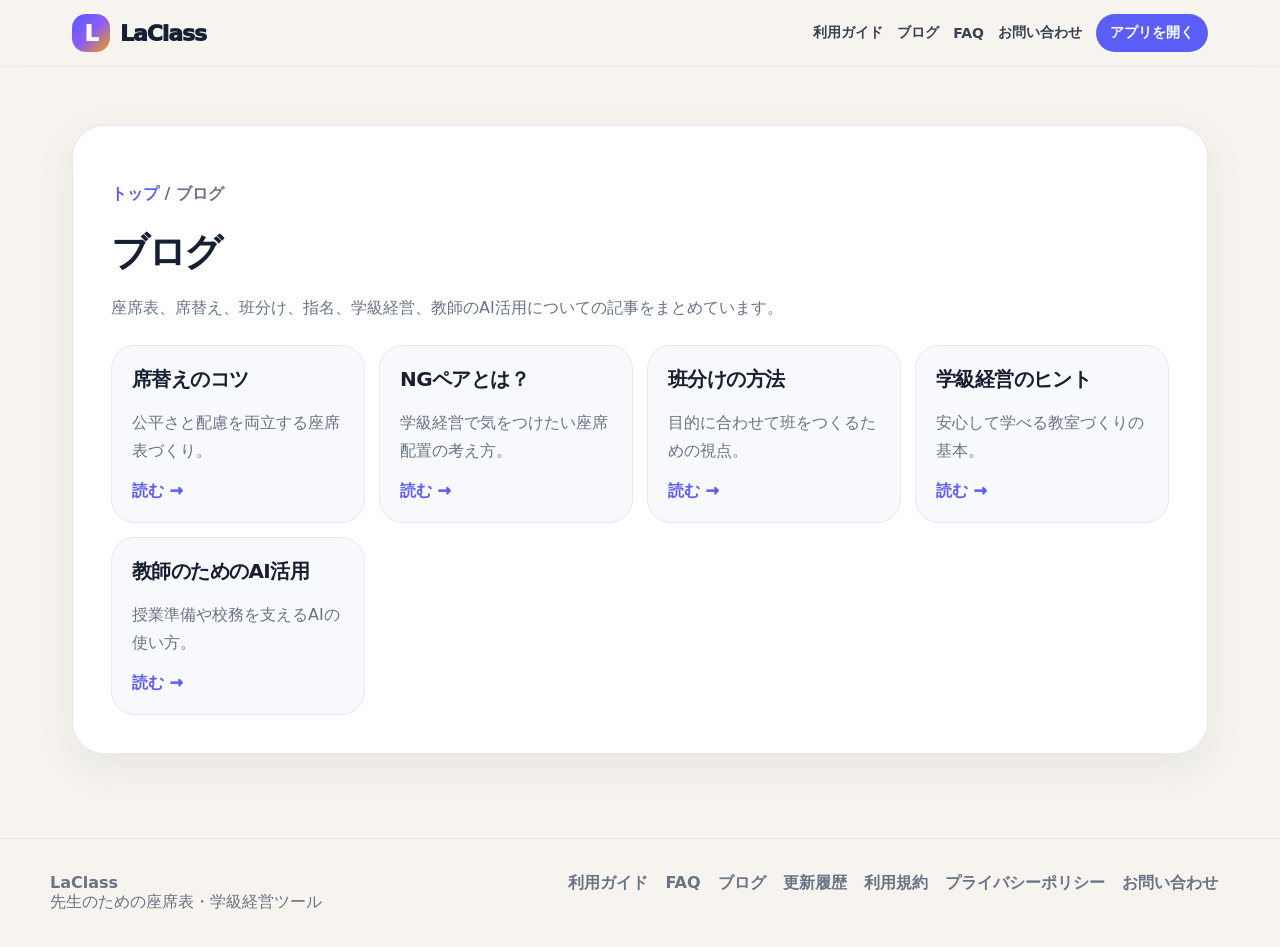
==== blog.html @ ce252446 "Add files via upload" ====
<!DOCTYPE html>
<html lang="ja">
<head>
  <meta charset="UTF-8" />
  <meta name="viewport" content="width=device-width, initial-scale=1.0" />
  <title>ブログ｜LaClass</title>
  <meta name="description" content="LaClassのブログ一覧です。席替え、班分け、指名、学級経営、教師のAI活用について解説します。" />
  <meta property="og:title" content="ブログ｜LaClass" />
  <meta property="og:description" content="LaClassのブログ一覧です。席替え、班分け、指名、学級経営、教師のAI活用について解説します。" />
  <meta property="og:type" content="website" />
  <meta name="theme-color" content="#5b5df7" />
  <link rel="stylesheet" href="style.css" />
</head>
<body class="marketing-page">
  <header class="public-header">
    <nav class="public-nav">
      <a class="public-brand" href="index.html"><span class="brand-mark">L</span><span>LaClass</span></a>
      <div class="public-links">
        <a href="guide.html">利用ガイド</a>
        <a href="blog.html">ブログ</a>
        <a href="faq.html">FAQ</a>
        <a href="contact.html">お問い合わせ</a>
        <a href="app.html" class="nav-cta">アプリを開く</a>
      </div>
    </nav>
  </header>
  <main class="public-main">
    
<section class="public-section">
  <p class="breadcrumb"><a href="index.html">トップ</a> / ブログ</p>
  <h1>ブログ</h1>
  <p>座席表、席替え、班分け、指名、学級経営、教師のAI活用についての記事をまとめています。</p>
  <div class="article-grid">
    <div class="article-card"><h3>席替えのコツ</h3><p>公平さと配慮を両立する座席表づくり。</p><a href="blog/seating.html">読む →</a></div>
    <div class="article-card"><h3>NGペアとは？</h3><p>学級経営で気をつけたい座席配置の考え方。</p><a href="blog/ngpair.html">読む →</a></div>
    <div class="article-card"><h3>班分けの方法</h3><p>目的に合わせて班をつくるための視点。</p><a href="blog/groups.html">読む →</a></div>
    <div class="article-card"><h3>学級経営のヒント</h3><p>安心して学べる教室づくりの基本。</p><a href="blog/classroom.html">読む →</a></div>
    <div class="article-card"><h3>教師のためのAI活用</h3><p>授業準備や校務を支えるAIの使い方。</p><a href="blog/ai.html">読む →</a></div>
  </div>
</section>

  </main>
  <footer class="public-footer">
    <div class="public-footer-inner">
      <div>
        <strong>LaClass</strong><br>
        <span>先生のための座席表・学級経営ツール</span>
      </div>
      <div>
        <a href="guide.html">利用ガイド</a>
        <a href="faq.html">FAQ</a>
        <a href="blog.html">ブログ</a>
        <a href="updates.html">更新履歴</a>
        <a href="terms.html">利用規約</a>
        <a href="privacy.html">プライバシーポリシー</a>
        <a href="contact.html">お問い合わせ</a>
      </div>
    </div>
  </footer>
</body>
</html>
---- style.css ----
* { box-sizing: border-box; }

:root {
  --blue:#5b5df7;
  --purple:#8b5cf6;
  --orange:#f59e0b;
  --ink:#172033;
  --muted:#697386;
  --bg:#f5f3ee;
  --panel:#ffffff;
  --line:#e4e8f0;
  --soft:#f8f9fc;
  --danger:#e5484d;
  --warning:#b45f06;
}

body {
  margin:0;
  font-family:Inter, ui-sans-serif, system-ui, -apple-system, BlinkMacSystemFont, "Segoe UI", sans-serif;
  background:var(--bg);
  color:var(--ink);
}

button,input,textarea,select{font:inherit}
button{border:none;cursor:pointer}

.app-shell{display:grid;grid-template-columns:280px 1fr;min-height:100vh}
.sidebar{position:sticky;top:0;height:100vh;background:#121826;color:white;padding:24px;display:flex;flex-direction:column}
.brand{display:flex;align-items:center;gap:12px;margin-bottom:26px}
.brand-mark{width:44px;height:44px;border-radius:16px;background:linear-gradient(135deg,var(--blue),var(--purple),var(--orange));display:grid;place-items:center;font-weight:950;font-size:22px}
.brand strong{display:block;font-size:23px;letter-spacing:-.05em}
.brand span{color:#aeb7c8;font-size:12px}
.create-class-btn{width:100%;background:linear-gradient(135deg,var(--blue),var(--purple));color:white;border-radius:18px;padding:14px;font-weight:900;margin-bottom:22px}
.side-nav{display:grid;gap:8px}
.nav-item{text-align:left;background:transparent;color:#c9d2e3;padding:12px 14px;border-radius:14px;font-weight:750}
.nav-item.active,.nav-item:hover{background:rgba(255,255,255,.10);color:white}
.sidebar-footer{margin-top:auto;color:#aeb7c8;border-top:1px solid rgba(255,255,255,.10);padding-top:18px}
.sidebar-footer p{margin:0;font-weight:800}

.workspace{padding:28px;overflow:hidden}
.topbar{display:flex;justify-content:space-between;align-items:center;gap:18px;margin-bottom:24px}
.eyebrow{margin:0 0 4px;color:var(--muted);font-weight:800}
h1{margin:0;font-size:38px;letter-spacing:-.06em}
.top-actions{display:flex;gap:10px;align-items:center;flex-wrap:wrap}
select,input,textarea{width:100%;border:1px solid var(--line);background:white;border-radius:14px;padding:12px 14px}
textarea{min-height:120px;resize:vertical}
.top-actions select{min-width:140px}
button,.button{background:var(--blue);color:white;border-radius:999px;padding:12px 18px;font-weight:900}
.secondary{background:#20283a!important}
.ghost{background:#edf1f8!important;color:#283247!important}
.danger{background:var(--danger)!important}
.hidden{display:none!important}

.login-notice{background:#fff;border:1px solid var(--line);border-radius:18px;padding:14px 18px;margin:0 0 22px;color:var(--muted);box-shadow:0 8px 26px rgba(31,38,51,.06)}
.login-notice strong{color:var(--ink);margin-right:8px}
.login-notice.logged-in{background:#effdf5;border-color:#bbf7d0;color:#166534}
.save-status{background:#ffffff;border:1px solid var(--line);border-radius:999px;display:inline-flex;align-items:center;padding:8px 14px;margin:-8px 0 12px;color:var(--muted);font-size:12px;font-weight:900;box-shadow:0 8px 22px rgba(31,38,51,.05)}
.save-status.saving{color:#92400e;background:#fffbeb;border-color:#fde68a}
.save-status.saved{color:#166534;background:#f0fdf4;border-color:#bbf7d0}
.save-status.error{color:#991b1b;background:#fef2f2;border-color:#fecaca}

.view{display:none}
.view.active{display:block}
.hero-panel{background:linear-gradient(135deg,#5b5df7,#8b5cf6 60%,#f59e0b);color:white;border-radius:32px;padding:34px;display:grid;grid-template-columns:1fr 260px;gap:24px;align-items:center;box-shadow:0 24px 80px rgba(36,107,254,.24)}
.badge{display:inline-block;background:rgba(255,255,255,.18);border:1px solid rgba(255,255,255,.30);padding:7px 14px;border-radius:999px;font-weight:900}
.hero-panel h2{margin:14px 0;font-size:clamp(34px,5vw,64px);line-height:1.06;letter-spacing:-.07em}
.hero-panel p{line-height:1.7;font-size:17px}
.glass-card{background:rgba(255,255,255,.18);border:1px solid rgba(255,255,255,.28);border-radius:28px;padding:26px}
.glass-card strong{display:block;font-size:48px;letter-spacing:-.06em}

.actions{display:flex;gap:10px;flex-wrap:wrap;margin-top:16px}
.actions.center{justify-content:center}
.section{background:var(--panel);border-radius:28px;padding:26px;margin:22px 0;box-shadow:0 12px 38px rgba(31,38,51,.08)}
.inner-section{box-shadow:none;background:var(--soft)}
.section-title h3{margin:0 0 6px;font-size:26px;letter-spacing:-.04em}
.section-title p,.muted{color:var(--muted);line-height:1.7}
.small-note{margin:8px 0 0;font-size:13px}
.inline-controls{margin-top:16px}

.class-grid,.tool-grid,.result-grid,.ai-grid,.seo-grid{display:grid;grid-template-columns:repeat(auto-fit,minmax(240px,1fr));gap:14px;margin-top:18px}
.class-card,.tool-shortcut,.card,.ai-card{background:var(--soft);border:1px solid var(--line);border-radius:24px;padding:20px}
.class-card{cursor:pointer;transition:transform .18s ease,box-shadow .18s ease}
.class-card:hover{transform:translateY(-2px);box-shadow:0 18px 40px rgba(31,38,51,.10)}
.class-card.active-class{border-color:var(--blue);background:#f3f4ff}
.class-card h4{margin:0 0 8px;font-size:22px}
.tool-shortcut{color:var(--ink);text-align:left;display:grid;gap:6px;min-height:120px;background:white;font-size:28px}
.tool-shortcut strong{display:block;font-size:20px}
.tool-shortcut span{color:var(--muted);font-size:14px}

.control-panel,.print-panel{display:grid;grid-template-columns:repeat(auto-fit,minmax(190px,1fr));gap:14px;margin:16px 0}
.ng-zone-panel,.placement-panel{display:block;background:var(--soft);border:1px solid var(--line);border-radius:22px;padding:16px;margin:16px 0}
.control-panel.compact{grid-template-columns:repeat(auto-fit,minmax(150px,220px));align-items:end}
label{font-weight:850;font-size:14px;color:#3c465b}
.segmented{display:flex;flex-wrap:wrap;gap:8px;margin-top:8px}
.segmented button{background:#edf1f8;color:#283247;padding:10px 14px;border-radius:999px}
.segmented button.active{background:var(--blue);color:white}
.wide-segmented button{border-radius:14px}
.check-row{display:flex;flex-wrap:wrap;gap:14px;margin-top:10px}
.ai-options{display:flex;gap:16px;flex-wrap:wrap;margin-top:16px;color:var(--muted);font-weight:700}
.warning-box{margin-top:16px;background:#fff8ef;color:var(--warning);border:1px solid #ffd9a8;border-radius:18px;padding:14px 16px;line-height:1.6;font-weight:700}
.warning-box.hidden{display:none}

.print-seat-area{width:100%;max-width:1120px;margin:0 auto;display:flex;flex-direction:column;align-items:center}
.print-seat-area.print-teacher{flex-direction:column-reverse}
.blackboard{width:min(720px,100%);margin:20px auto 16px;padding:12px;background:#20283a;color:white;text-align:center;border-radius:16px;font-weight:950;letter-spacing:.18em}
.seat-chart{display:grid;justify-content:center;gap:12px;overflow-x:auto;padding:10px 0 30px}
.seat{min-width:120px;min-height:78px;background:white;border:2px solid var(--line);border-radius:20px;display:grid;place-items:center;text-align:center;font-weight:950;padding:8px;box-shadow:0 10px 24px rgba(31,38,51,.07);user-select:none;position:relative}
.seat[draggable=true]{cursor:grab}
.seat.dragging{opacity:.45;border-color:var(--blue)}
.seat.empty{background:#fafbfe;color:#a2aaba;font-weight:700}
.seat.care{border-color:var(--orange);background:#fff8ef}
.seat.ng-risk{border-color:var(--danger);background:#fff1f1}
.seat .seat-meta{position:absolute;right:8px;bottom:6px;font-size:11px;color:var(--muted);font-weight:800}
body.hide-number .seat-number,body.hide-gender .seat-gender{display:none}

.class-admin-grid{display:grid;grid-template-columns:1fr 1fr;gap:18px}
.settings-grid{display:grid;grid-template-columns:1fr 1fr;gap:22px}
.sub-panel{margin-top:22px;padding:18px;background:var(--soft);border:1px solid var(--line);border-radius:22px}
.sub-panel h4{margin:0 0 8px}
.memo-list,.mini-list,.pill-list{display:grid;gap:10px;margin-top:16px}
.memo-item,.gender-row,.student-row{background:white;border:1px solid var(--line);border-radius:16px;padding:12px}
.gender-row{display:grid;grid-template-columns:1fr 120px;align-items:center;gap:12px}
.memo-item .remove-btn{margin-top:8px;background:#edf1f8;color:#283247;padding:8px 12px;font-size:13px}
.pill-list{display:flex;flex-wrap:wrap}
.pill{background:white;border:1px solid var(--line);color:var(--ink);border-radius:999px;padding:9px 13px;font-weight:850}
.pill.active{background:var(--blue);color:white}
.student-table{display:grid;gap:8px;margin-top:14px}
.student-row{display:grid;grid-template-columns:58px 1fr 80px 1.2fr;gap:10px;align-items:center}
.student-row.header{background:#20283a;color:white;font-weight:900}

.card h4,.ai-card h4{margin-top:0;font-size:20px}
.card ul{margin:0;padding-left:20px;line-height:1.9}
.order-list{background:var(--soft);border:1px solid var(--line);border-radius:24px;padding:24px 24px 24px 52px;line-height:2;font-size:18px}
.timer-section{text-align:center}
.timer-display{font-size:clamp(68px,13vw,160px);font-weight:950;letter-spacing:-.08em;margin:30px 0}

.picker-layout{display:grid;grid-template-columns:1.2fr .8fr;gap:18px;margin-top:18px}
.picker-main-card{background:linear-gradient(135deg,#20283a,#5b5df7);color:white;border-radius:32px;padding:36px;text-align:center;box-shadow:0 24px 80px rgba(36,107,254,.20)}
.picker-label{font-size:14px;font-weight:900;opacity:.8}
.picked-student{font-size:clamp(48px,9vw,110px);font-weight:950;letter-spacing:-.08em;margin:22px 0}
.picked-meta{opacity:.8;font-weight:800}
.picker-side .sub-panel{margin-top:0;margin-bottom:18px}
.picker-side label{display:block;margin:12px 0}
.history-list{display:flex;flex-wrap:wrap;gap:10px;margin-top:14px}
.history-chip{background:white;border:1px solid var(--line);border-radius:999px;padding:10px 14px;font-weight:850}
.absent-row{display:flex;justify-content:space-between;gap:10px;align-items:center;background:white;border:1px solid var(--line);border-radius:16px;padding:10px 12px}

.ad-section{text-align:center}
.ad-label{color:var(--muted);font-size:12px;font-weight:800;margin:0 0 8px}
.ad-placeholder{border:1px dashed var(--line);background:#fafafa;color:var(--muted);border-radius:18px;min-height:96px;display:grid;place-items:center;font-weight:800}
.site-footer{padding:24px;text-align:center;color:var(--muted);display:flex;justify-content:center;gap:16px;flex-wrap:wrap}
.site-footer a{color:var(--blue);font-weight:800;text-decoration:none}

.modal{position:fixed;inset:0;background:rgba(18,24,38,.58);display:grid;place-items:center;padding:20px;z-index:10}
.modal.hidden{display:none}
.modal-card{width:min(560px,100%);background:white;border-radius:30px;padding:28px;box-shadow:0 30px 100px rgba(0,0,0,.28);position:relative}
.modal-close{position:absolute;right:18px;top:16px;background:#edf1f8;color:var(--ink);width:38px;height:38px;padding:0}

@media(max-width:980px){
  .app-shell{grid-template-columns:1fr}
  .sidebar{position:relative;height:auto}
  .side-nav{grid-template-columns:repeat(auto-fit,minmax(130px,1fr))}
  .hero-panel,.settings-grid,.class-admin-grid,.picker-layout{grid-template-columns:1fr}
  .topbar{align-items:flex-start;flex-direction:column}
  .top-actions{width:100%}
  .top-actions select{width:100%}
  .student-row{grid-template-columns:45px 1fr}
  .student-row span:nth-child(3),.student-row span:nth-child(4){font-size:12px;color:var(--muted)}
}

@media print{
  @page{size:A4 portrait;margin:10mm}
  .sidebar,.topbar,.section.no-print,.actions,.ai-options,.warning-box,.login-notice,.save-status,.ad-section,.site-footer{display:none!important}
  body{background:white}
  .app-shell{display:block}
  .workspace{padding:0}
  .view{display:none!important}
  #seatView{display:block!important}
  .print-seat-area{max-width:none;width:100%;page-break-inside:avoid}
  .blackboard{background:#222!important;color:white!important;border-radius:6px;margin:8px auto}
  .seat-chart{gap:7px;padding:8px 0;overflow:visible}
  .seat{box-shadow:none;border:1px solid #333;min-width:88px;min-height:54px;border-radius:8px;font-size:12px}
  .seat .seat-meta{font-size:9px;right:4px;bottom:3px}
}


.legal-page {
  max-width: 980px;
  margin: 0 auto;
}

.legal-page h1 {
  margin-bottom: 10px;
}

.legal-page h2 {
  margin-top: 34px;
  padding-top: 18px;
  border-top: 1px solid var(--line);
  font-size: 24px;
  letter-spacing: -0.03em;
}

.legal-page h3 {
  margin-top: 22px;
  font-size: 18px;
}

.legal-page p,
.legal-page li {
  line-height: 1.9;
}

.legal-page ul {
  padding-left: 1.4em;
}

.legal-page .button {
  display: inline-block;
  text-decoration: none;
}


/* LaClass 7.0 commercial pages */
.marketing-page {
  background: #f7f4ef;
  color: var(--ink);
}

.public-header {
  position: sticky;
  top: 0;
  z-index: 20;
  background: rgba(247, 244, 239, .88);
  backdrop-filter: blur(18px);
  border-bottom: 1px solid rgba(228,232,240,.82);
}

.public-nav {
  max-width: 1180px;
  margin: 0 auto;
  padding: 14px 22px;
  display: flex;
  align-items: center;
  justify-content: space-between;
  gap: 16px;
}

.public-brand {
  display: flex;
  align-items: center;
  gap: 10px;
  color: var(--ink);
  text-decoration: none;
  font-weight: 950;
  font-size: 22px;
  letter-spacing: -.05em;
}

.public-brand .brand-mark {
  width: 38px;
  height: 38px;
  border-radius: 14px;
  color: white;
}

.public-links {
  display: flex;
  align-items: center;
  gap: 14px;
  flex-wrap: wrap;
}

.public-links a {
  color: #374151;
  text-decoration: none;
  font-weight: 850;
  font-size: 14px;
}

.public-links .nav-cta {
  color: white;
  background: var(--blue);
  padding: 10px 14px;
  border-radius: 999px;
}

.public-main {
  max-width: 1180px;
  margin: 0 auto;
  padding: 34px 22px 60px;
}

.marketing-hero {
  display: grid;
  grid-template-columns: 1.15fr .85fr;
  gap: 24px;
  align-items: center;
  padding: 52px 0 34px;
}

.marketing-hero-card {
  background: linear-gradient(135deg,#5b5df7,#8b5cf6 62%,#f59e0b);
  color: white;
  border-radius: 38px;
  padding: clamp(30px,5vw,58px);
  box-shadow: 0 30px 90px rgba(91,93,247,.25);
}

.marketing-hero-card h1 {
  font-size: clamp(42px,7vw,78px);
  line-height: 1.04;
  letter-spacing: -.08em;
  margin: 16px 0;
}

.marketing-hero-card p {
  font-size: 18px;
  line-height: 1.85;
  max-width: 720px;
}

.hero-actions {
  display: flex;
  flex-wrap: wrap;
  gap: 12px;
  margin-top: 24px;
}

.hero-actions a,
.public-button {
  display: inline-flex;
  align-items: center;
  justify-content: center;
  text-decoration: none;
  border-radius: 999px;
  padding: 13px 18px;
  font-weight: 950;
}

.hero-actions .primary,
.public-button.primary {
  background: white;
  color: var(--blue);
}

.hero-actions .dark,
.public-button.dark {
  background: #172033;
  color: white;
}

.hero-actions .outline,
.public-button.outline {
  background: rgba(255,255,255,.16);
  color: white;
  border: 1px solid rgba(255,255,255,.35);
}

.preview-panel {
  background: white;
  border: 1px solid var(--line);
  border-radius: 34px;
  padding: 22px;
  box-shadow: 0 24px 70px rgba(31,38,51,.12);
}

.preview-top {
  display: flex;
  justify-content: space-between;
  color: var(--muted);
  font-weight: 900;
  font-size: 13px;
  margin-bottom: 16px;
}

.preview-grid {
  display: grid;
  grid-template-columns: repeat(3, 1fr);
  gap: 9px;
}

.preview-seat {
  min-height: 52px;
  border-radius: 16px;
  background: #f3f4ff;
  border: 1px solid #dfe2ff;
  display: grid;
  place-items: center;
  font-weight: 950;
  font-size: 12px;
}

.preview-seat:nth-child(2n) {
  background: #fff8ef;
  border-color: #ffe4c2;
}

.public-section {
  background: white;
  border: 1px solid var(--line);
  border-radius: 32px;
  padding: clamp(24px,4vw,38px);
  margin: 24px 0;
  box-shadow: 0 14px 42px rgba(31,38,51,.07);
}

.public-section.soft {
  background: #fbfcff;
}

.public-section h2 {
  font-size: clamp(28px,4vw,46px);
  line-height: 1.12;
  letter-spacing: -.06em;
  margin: 0 0 12px;
}

.public-section > p {
  color: var(--muted);
  line-height: 1.8;
  font-size: 16px;
}

.feature-grid,
.article-grid,
.faq-grid,
.steps-grid {
  display: grid;
  grid-template-columns: repeat(auto-fit,minmax(230px,1fr));
  gap: 14px;
  margin-top: 22px;
}

.feature-card,
.article-card,
.faq-card,
.step-card {
  background: var(--soft);
  border: 1px solid var(--line);
  border-radius: 24px;
  padding: 20px;
}

.feature-card .icon {
  font-size: 30px;
  margin-bottom: 12px;
}

.feature-card h3,
.article-card h3,
.faq-card h3,
.step-card h3 {
  margin: 0 0 8px;
  font-size: 20px;
  letter-spacing: -.03em;
}

.feature-card p,
.article-card p,
.faq-card p,
.step-card p {
  color: var(--muted);
  line-height: 1.75;
}

.article-card a {
  color: var(--blue);
  font-weight: 950;
  text-decoration: none;
}

.pricing-card {
  background: linear-gradient(135deg,#172033,#293249);
  color: white;
  border-radius: 30px;
  padding: 28px;
  margin-top: 20px;
}

.pricing-card p {
  color: #c9d2e3;
}

.legal-layout,
.article-layout {
  max-width: 900px;
  margin: 0 auto;
}

.article-body h1,
.legal-layout h1 {
  font-size: clamp(34px,5vw,58px);
  letter-spacing: -.06em;
  line-height: 1.08;
}

.article-body h2,
.legal-layout h2 {
  margin-top: 34px;
  padding-top: 18px;
  border-top: 1px solid var(--line);
}

.article-body p,
.article-body li,
.legal-layout p,
.legal-layout li {
  line-height: 1.95;
}

.article-body ul,
.legal-layout ul,
.article-body ol,
.legal-layout ol {
  padding-left: 1.4em;
}

.breadcrumb {
  color: var(--muted);
  font-weight: 850;
  margin-bottom: 18px;
}

.breadcrumb a {
  color: var(--blue);
  text-decoration: none;
}

.contact-box {
  background: #f0fdf4;
  border: 1px solid #bbf7d0;
  color: #166534;
  border-radius: 24px;
  padding: 20px;
  margin-top: 18px;
}

.public-footer {
  border-top: 1px solid var(--line);
  padding: 34px 22px;
  color: var(--muted);
}

.public-footer-inner {
  max-width: 1180px;
  margin: 0 auto;
  display: flex;
  justify-content: space-between;
  gap: 18px;
  flex-wrap: wrap;
}

.public-footer a {
  color: var(--muted);
  text-decoration: none;
  font-weight: 850;
  margin-right: 12px;
}

@media(max-width: 860px) {
  .marketing-hero {
    grid-template-columns: 1fr;
  }
  .public-nav {
    align-items: flex-start;
    flex-direction: column;
  }
  .public-links {
    gap: 10px;
  }
}
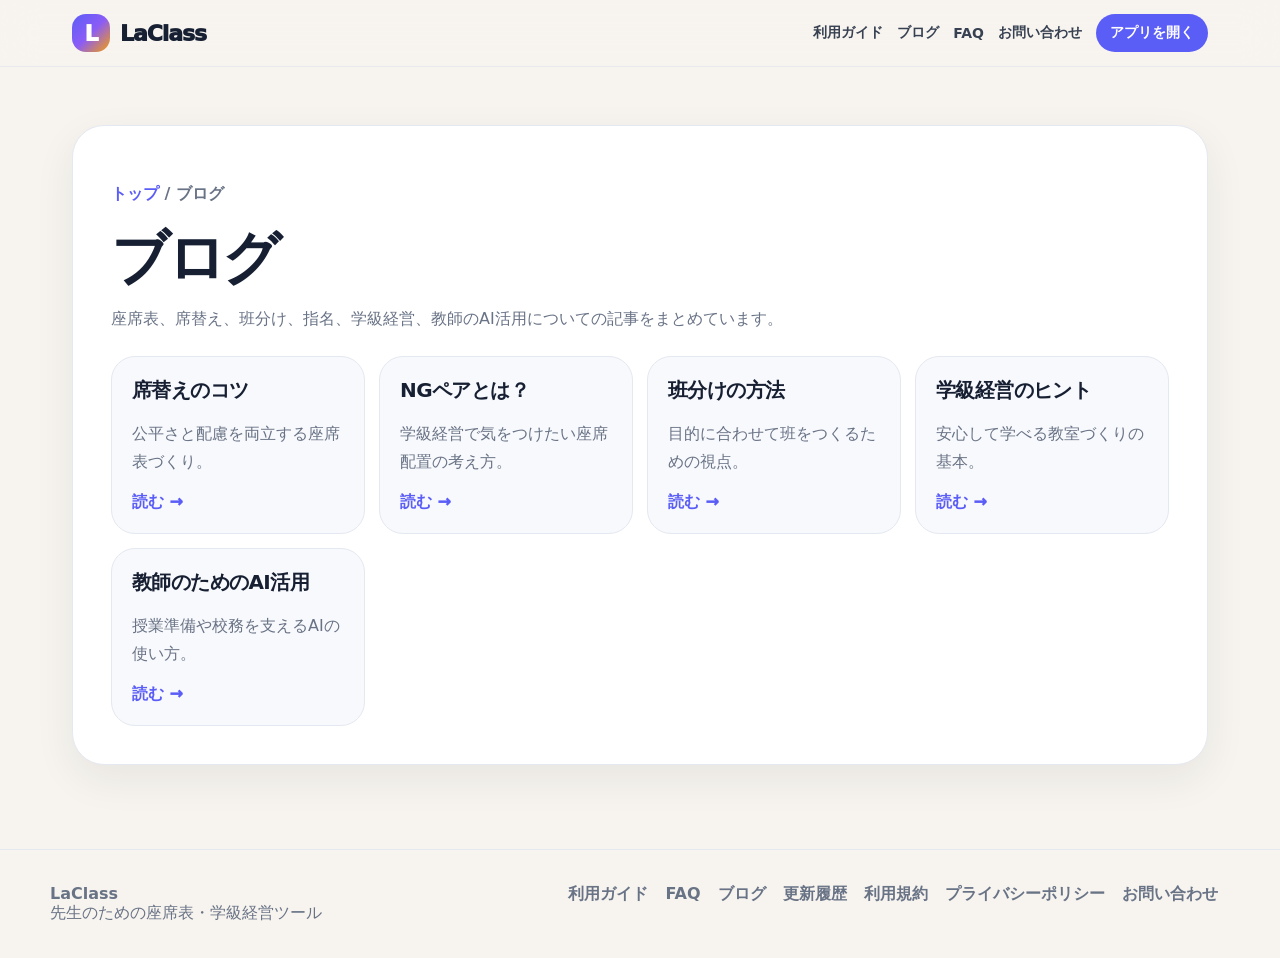
==== commit 01bb7433: "Add files via upload" ====
--- a/blog.html
+++ b/blog.html
@@ -4,11 +4,7 @@
   <meta charset="UTF-8" />
   <meta name="viewport" content="width=device-width, initial-scale=1.0" />
   <title>ブログ｜LaClass</title>
-  <meta name="description" content="LaClassのブログ一覧です。席替え、班分け、指名、学級経営、教師のAI活用について解説します。" />
-  <meta property="og:title" content="ブログ｜LaClass" />
-  <meta property="og:description" content="LaClassのブログ一覧です。席替え、班分け、指名、学級経営、教師のAI活用について解説します。" />
-  <meta property="og:type" content="website" />
-  <meta name="theme-color" content="#5b5df7" />
+  <meta name="description" content="席替え、班分け、指名、学級経営、教師のAI活用についての記事一覧です。" />
   <link rel="stylesheet" href="style.css" />
 </head>
 <body class="marketing-page">
@@ -25,27 +21,11 @@
     </nav>
   </header>
   <main class="public-main">
-    
-<section class="public-section">
-  <p class="breadcrumb"><a href="index.html">トップ</a> / ブログ</p>
-  <h1>ブログ</h1>
-  <p>座席表、席替え、班分け、指名、学級経営、教師のAI活用についての記事をまとめています。</p>
-  <div class="article-grid">
-    <div class="article-card"><h3>席替えのコツ</h3><p>公平さと配慮を両立する座席表づくり。</p><a href="blog/seating.html">読む →</a></div>
-    <div class="article-card"><h3>NGペアとは？</h3><p>学級経営で気をつけたい座席配置の考え方。</p><a href="blog/ngpair.html">読む →</a></div>
-    <div class="article-card"><h3>班分けの方法</h3><p>目的に合わせて班をつくるための視点。</p><a href="blog/groups.html">読む →</a></div>
-    <div class="article-card"><h3>学級経営のヒント</h3><p>安心して学べる教室づくりの基本。</p><a href="blog/classroom.html">読む →</a></div>
-    <div class="article-card"><h3>教師のためのAI活用</h3><p>授業準備や校務を支えるAIの使い方。</p><a href="blog/ai.html">読む →</a></div>
-  </div>
-</section>
-
+    <section class="public-section"><p class="breadcrumb"><a href="index.html">トップ</a> / ブログ</p><h1>ブログ</h1><p>座席表、席替え、班分け、指名、学級経営、教師のAI活用についての記事をまとめています。</p><div class="article-grid"><div class="article-card"><h3>席替えのコツ</h3><p>公平さと配慮を両立する座席表づくり。</p><a href="blog/seating.html">読む →</a></div><div class="article-card"><h3>NGペアとは？</h3><p>学級経営で気をつけたい座席配置の考え方。</p><a href="blog/ngpair.html">読む →</a></div><div class="article-card"><h3>班分けの方法</h3><p>目的に合わせて班をつくるための視点。</p><a href="blog/groups.html">読む →</a></div><div class="article-card"><h3>学級経営のヒント</h3><p>安心して学べる教室づくりの基本。</p><a href="blog/classroom.html">読む →</a></div><div class="article-card"><h3>教師のためのAI活用</h3><p>授業準備や校務を支えるAIの使い方。</p><a href="blog/ai.html">読む →</a></div></div></section>
   </main>
   <footer class="public-footer">
     <div class="public-footer-inner">
-      <div>
-        <strong>LaClass</strong><br>
-        <span>先生のための座席表・学級経営ツール</span>
-      </div>
+      <div><strong>LaClass</strong><br><span>先生のための座席表・学級経営ツール</span></div>
       <div>
         <a href="guide.html">利用ガイド</a>
         <a href="faq.html">FAQ</a>
--- a/style.css
+++ b/style.css
@@ -570,3 +570,49 @@
     gap: 10px;
   }
 }
+
+/* LaClass 7.0 complete */
+.marketing-page{background:#f7f4ef;color:var(--ink)}
+.public-header{position:sticky;top:0;z-index:20;background:rgba(247,244,239,.88);backdrop-filter:blur(18px);border-bottom:1px solid rgba(228,232,240,.82)}
+.public-nav{max-width:1180px;margin:0 auto;padding:14px 22px;display:flex;align-items:center;justify-content:space-between;gap:16px}
+.public-brand{display:flex;align-items:center;gap:10px;color:var(--ink);text-decoration:none;font-weight:950;font-size:22px;letter-spacing:-.05em}
+.public-brand .brand-mark{width:38px;height:38px;border-radius:14px;color:white}
+.public-links{display:flex;align-items:center;gap:14px;flex-wrap:wrap}
+.public-links a{color:#374151;text-decoration:none;font-weight:850;font-size:14px}
+.public-links .nav-cta{color:white;background:var(--blue);padding:10px 14px;border-radius:999px}
+.public-main{max-width:1180px;margin:0 auto;padding:34px 22px 60px}
+.marketing-hero{display:grid;grid-template-columns:1.15fr .85fr;gap:24px;align-items:center;padding:52px 0 34px}
+.marketing-hero-card{background:linear-gradient(135deg,#5b5df7,#8b5cf6 62%,#f59e0b);color:white;border-radius:38px;padding:clamp(30px,5vw,58px);box-shadow:0 30px 90px rgba(91,93,247,.25)}
+.marketing-hero-card h1{font-size:clamp(42px,7vw,78px);line-height:1.04;letter-spacing:-.08em;margin:16px 0}
+.marketing-hero-card p{font-size:18px;line-height:1.85;max-width:720px}
+.hero-actions{display:flex;flex-wrap:wrap;gap:12px;margin-top:24px}
+.hero-actions a,.public-button{display:inline-flex;align-items:center;justify-content:center;text-decoration:none;border-radius:999px;padding:13px 18px;font-weight:950}
+.hero-actions .primary,.public-button.primary{background:white;color:var(--blue)}
+.hero-actions .dark,.public-button.dark{background:#172033;color:white}
+.hero-actions .outline,.public-button.outline{background:rgba(255,255,255,.16);color:white;border:1px solid rgba(255,255,255,.35)}
+.preview-panel{background:white;border:1px solid var(--line);border-radius:34px;padding:22px;box-shadow:0 24px 70px rgba(31,38,51,.12)}
+.preview-top{display:flex;justify-content:space-between;color:var(--muted);font-weight:900;font-size:13px;margin-bottom:16px}
+.preview-grid{display:grid;grid-template-columns:repeat(3,1fr);gap:9px}
+.preview-seat{min-height:52px;border-radius:16px;background:#f3f4ff;border:1px solid #dfe2ff;display:grid;place-items:center;font-weight:950;font-size:12px}
+.preview-seat:nth-child(2n){background:#fff8ef;border-color:#ffe4c2}
+.public-section{background:white;border:1px solid var(--line);border-radius:32px;padding:clamp(24px,4vw,38px);margin:24px 0;box-shadow:0 14px 42px rgba(31,38,51,.07)}
+.public-section.soft{background:#fbfcff}
+.public-section h1{font-size:clamp(34px,5vw,58px);letter-spacing:-.06em;line-height:1.08}
+.public-section h2{font-size:clamp(28px,4vw,46px);line-height:1.12;letter-spacing:-.06em;margin:0 0 12px}
+.public-section>p{color:var(--muted);line-height:1.8;font-size:16px}
+.feature-grid,.article-grid,.faq-grid,.steps-grid{display:grid;grid-template-columns:repeat(auto-fit,minmax(230px,1fr));gap:14px;margin-top:22px}
+.feature-card,.article-card,.faq-card,.step-card{background:var(--soft);border:1px solid var(--line);border-radius:24px;padding:20px}
+.feature-card .icon{font-size:30px;margin-bottom:12px}
+.feature-card h3,.article-card h3,.faq-card h3,.step-card h3{margin:0 0 8px;font-size:20px;letter-spacing:-.03em}
+.feature-card p,.article-card p,.faq-card p,.step-card p{color:var(--muted);line-height:1.75}
+.article-card a{color:var(--blue);font-weight:950;text-decoration:none}
+.legal-layout,.article-layout{max-width:900px;margin:0 auto}
+.article-body h2,.legal-layout h2{margin-top:34px;padding-top:18px;border-top:1px solid var(--line)}
+.article-body p,.article-body li,.legal-layout p,.legal-layout li{line-height:1.95}
+.breadcrumb{color:var(--muted);font-weight:850;margin-bottom:18px}
+.breadcrumb a{color:var(--blue);text-decoration:none}
+.contact-box{background:#f0fdf4;border:1px solid #bbf7d0;color:#166534;border-radius:24px;padding:20px;margin-top:18px}
+.public-footer{border-top:1px solid var(--line);padding:34px 22px;color:var(--muted)}
+.public-footer-inner{max-width:1180px;margin:0 auto;display:flex;justify-content:space-between;gap:18px;flex-wrap:wrap}
+.public-footer a{color:var(--muted);text-decoration:none;font-weight:850;margin-right:12px}
+@media(max-width:860px){.marketing-hero{grid-template-columns:1fr}.public-nav{align-items:flex-start;flex-direction:column}.public-links{gap:10px}}
